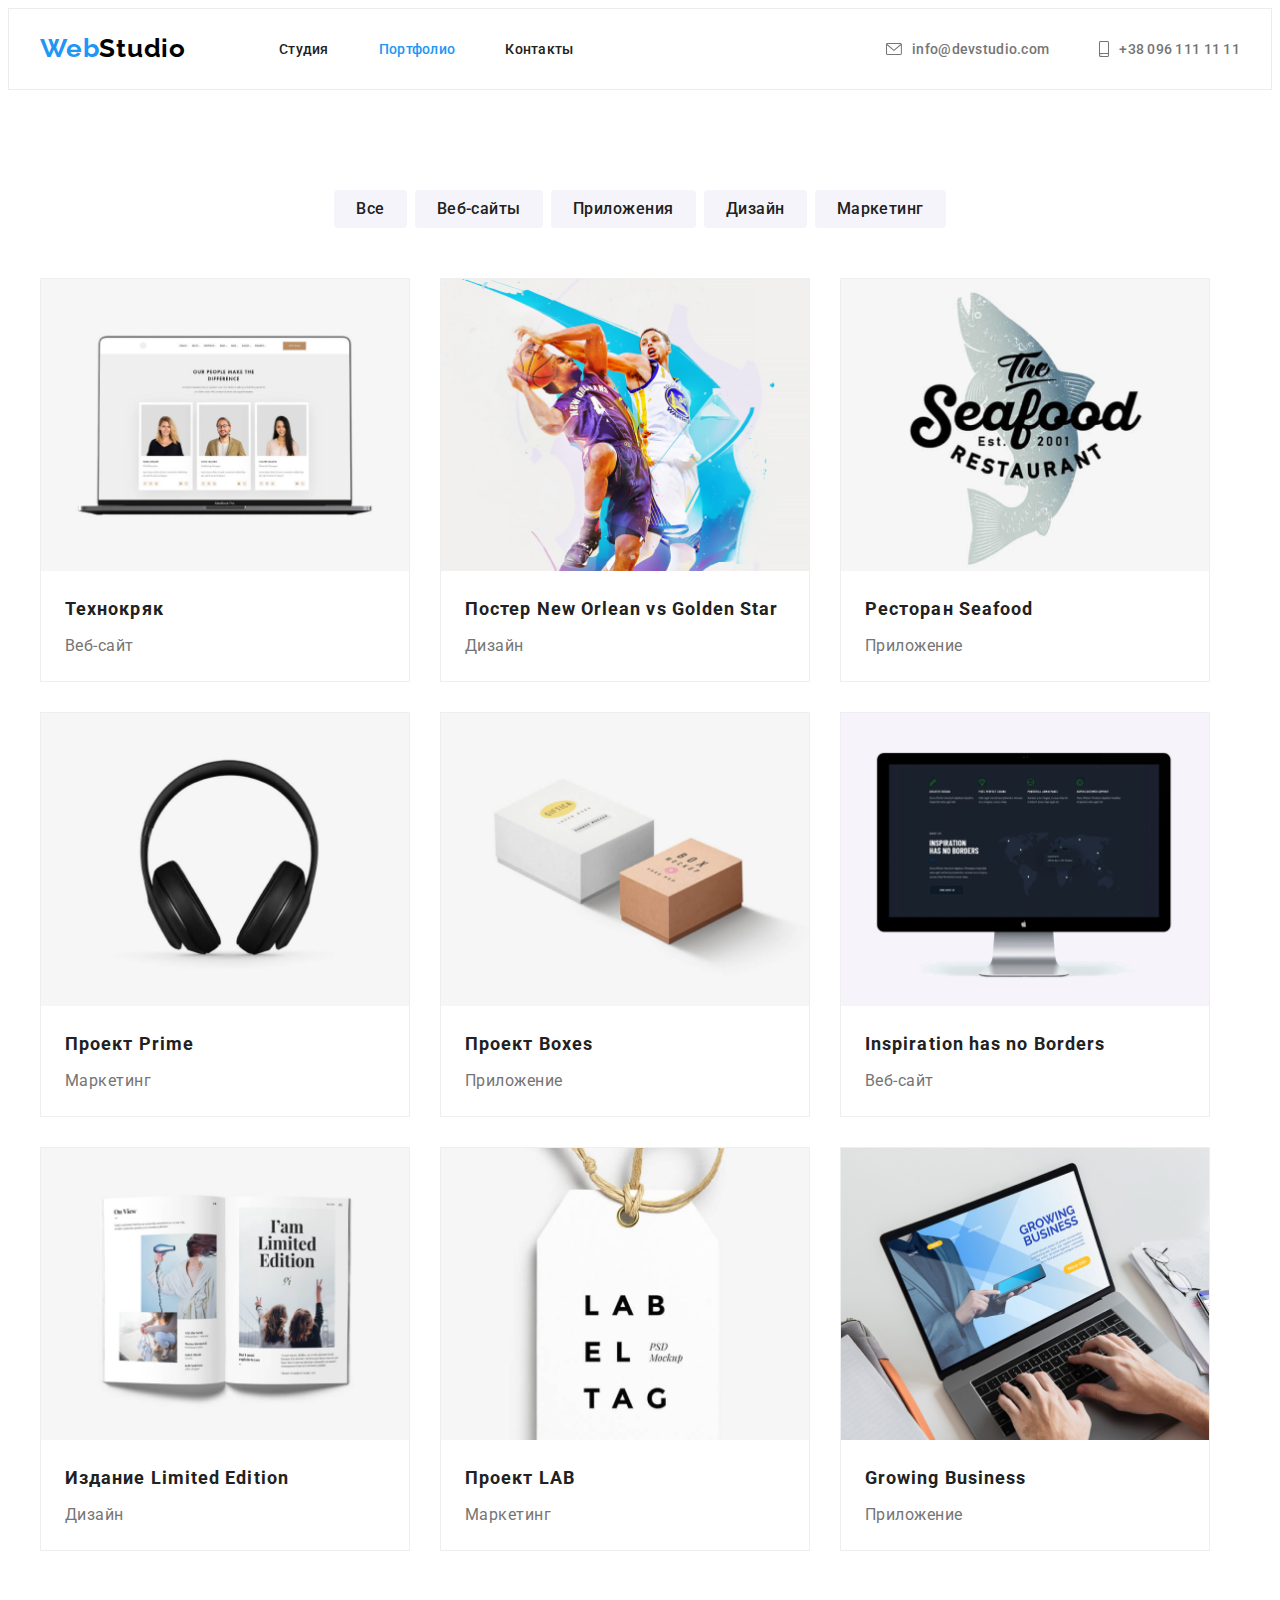
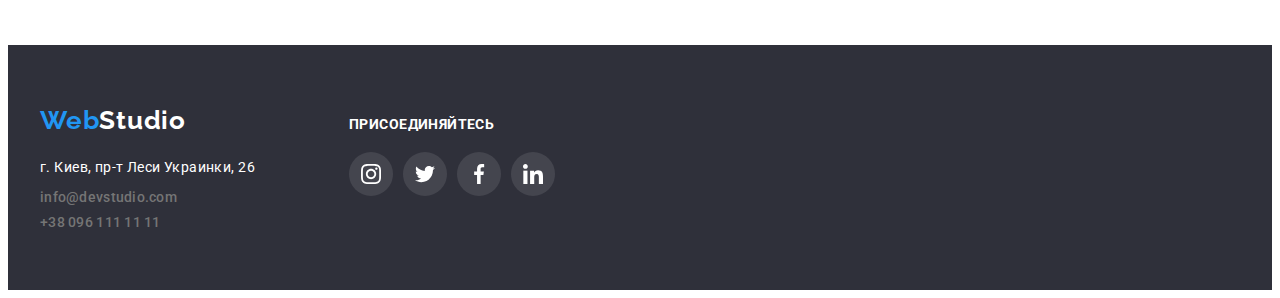
==== portfolio.html @ 8cb1dddf "Создан репо goit-markup-hw-05" ====
<!DOCTYPE html>
<html lang="ru">

<head>
    <meta charset="UTF-8">
    <meta name="viewport" content="width=device-width, initial-scale=1.0">
    <title>Web Studio</title>
    <link rel="preconnect" href="https://fonts.gstatic.com">
    <link href="https://fonts.googleapis.com/css2?family=Raleway:wght@700&family=Roboto:wght@400;500;700;900&display=swap"
    rel="stylesheet">
    <link rel="stylesheet" href="https://cdnjs.cloudflare.com/ajax/libs/modern-normalize/1.0.0/modern-normalize.min.css"
    integrity="sha512-ISS7cAi1PEhQ8jnbJpJZMd29NlhNj4AWYyLOSp2CE/CsHxTCu+r+t0D2yoJudVrd0/8fTVPUVDzY5Tvli75u/g=="
    crossorigin="anonymous" />
    <link rel="stylesheet" href="./css/styles.css">
    <link rel="stylesheet" href="./css/portfolio.css">
</head>

<body>
    <!--header-->
    <header class="header">
        <div class="container">
            <nav class="navigation-header">
                <!--logo-->
                <a href="index.html" class="logo link "><span class="logo-color" lang="en">Web</span>Studio</a>
                <!--header navigation-->
                <ul class="navigation-menu">
    
                    <li class="navigation-list list">
                        <a href="./index.html" class="navigation-link link">Студия</a>
                    </li>
    
                    <li class="navigation-list list">
                        <a href="./portfolio.html" class="navigation-link current link">Портфолио</a>
                    </li>
    
                    <li class="navigation-list list">
                        <a href="#contacts" class="navigation-link link">Контакты</a>
                    </li>
                </ul>
            </nav>
            <!--header contacts-->
            <ul class="contacts-menu">
                <li class="contacts-list list">
                    <a href="mailto:info@devstudio.com" class="contacts-link link">
                        <svg class="icon-contacts" width="16" height="12">
                            <use href="./images/sprite.svg#icon-envelope"></use>
                        </svg>info@devstudio.com</a>
                </li>
    
                <li class="contacts-list list">
                    <a href="tel:+380961111111" class="contacts-link link">
                        <svg class="icon-contacts" width="10" height="16">
                            <use href="./images/sprite.svg#icon-smartphone"></use>
                        </svg>+38 096 111 11 11</a>
                </li>
            </ul>
        </div>
    </header>
    <main> 
        <!--Portfolio-->
        <section class="portfolio">
            <div class="container">
            <h1 hidden>Our works</h1>
        <nav class="portfolio-navigation">
            <ul class="portfolio-navigation-menu">
                <li class="portfolio-navigation-list list">
                    <button class="portfolio-btn current" type="button">Все</button>
                </li>
                <Li class="portfolio-navigation-list list ">
                    <button class="portfolio-btn" type="button">Веб-сайты</button>
                </Li>
                <Li class="portfolio-navigation-list list ">
                    <button class="portfolio-btn" type="button">Приложения</button>
                </Li>
                <Li class="portfolio-navigation-list list ">
                    <button class="portfolio-btn" type="button">Дизайн</button>
                </Li>
                <Li class="portfolio-navigation-list list ">
                    <button class="portfolio-btn" type="button">Маркетинг</button>
                </Li>
            </ul>
        </nav>

        <!--Projects-->
            <h2 hidden>projects</h2>
            <ul class="projects-list-menu">
                <li class="projects-list list">
                    <a href="" class="projects-link link">
                    <img class="projects-list-img" src="./images/projects/project1.png" alt="открытый ноутбук" width="370" height="294">
                    <div class="projects-list-content">
                    <h3 class="projects-name">Технокряк</h3>
                    <p class="projects-description">Веб-сайт</p>
                    </div>
                    </a>
                </li>
                <li class="projects-list list">
                    <a class="projects-link link" href=""><img class="projects-list-img" src="./images/projects/project2.png" alt="постер баскетбол" width="370" height="294">
                    <div class="projects-list-content">
                    <h3 class="projects-name">Постер New Orlean vs Golden Star</h3>
                    <p class="projects-description">Дизайн</p>
                    </div>
                    </a>
                </li>
                <li class="projects-list list">
                    <a class="projects-link link" href=""><img class="projects-list-img" src="./images/projects/project3.png" alt="постер ресторан Seafood" width="370" height="294">
                    <div class="projects-list-content">
                    <h3 class="projects-name">Ресторан Seafood</h3>
                    <p class="projects-description">Приложение</p>
                    </div>
                    </a>
                </li>
                <li class="projects-list list">
                    <a class="projects-link link" href="">
                        <img class="projects-list-img" src="./images/projects/project4.png" alt="наушники" width="370" height="294">
                    <div class="projects-list-content">
                    <h3 class="projects-name">Проект Prime</h3>
                    <p class="projects-description">Маркетинг</p>
                    </div>
                    </a>
                </li>
                <li class="projects-list list">
                    <a class="projects-link link" href=""><img class="projects-list-img" src="./images/projects/project5.png" alt="коробки" width="370" height="294">
                    <div class="projects-list-content">
                    <h3 class="projects-name">Проект Boxes</h3>
                    <p class="projects-description">Приложение</p>
                    </div>
                    </a>
                </li>
                <li class="projects-list list">
                    <a class="projects-link link" href=""><img class="projects-list-img" src="./images/projects/project6.png" alt="монитор" width="370" height="294">
                    <div class="projects-list-content">
                    <h3 class="projects-name">Inspiration has no Borders</h3>
                    <p class="projects-description">Веб-сайт</p>
                    </div>
                    </a>
                </li>
                <li class="projects-list list">
                    <a class="projects-link link" href=""><img class="projects-list-img" src="./images/projects/project7.png" alt="открытый журнал" width="370" height="294">
                    <div class="projects-list-content">
                    <h3 class="projects-name">Издание Limited Edition</h3>
                    <p class="projects-description">Дизайн</p>
                    </div>
                    </a>
                </li>
                <li class="projects-list list">
                    <a class="projects-link link" href=""><img class="projects-list-img" src="./images/projects/project8.png" alt="бирка" width="370" height="294">
                    <div class="projects-list-content">
                    <h3 class="projects-name">Проект LAB</h3>
                    <p class="projects-description">Маркетинг</p>
                    </div>
                    </a>
                </li>
                 <li class="projects-list list">
                    <a class="projects-link link" href=""><img class="projects-list-img" src="./images/projects/project9.png" alt="руки на ноутбуке" width="370" height="294">
                    <div class="projects-list-content">
                    <h3 class="projects-name">Growing Business</h3>
                    <p class="projects-description">Приложение</p>
                    </div>
                    </a>
                </li>
            </ul>
            </div>
        </section>
    </main>

    <!--📧☎️ Footer-->
        <footer class="footer">
            <div class="container">
                <div class="footer-address-content">
                    <a class="logo link" href="index.html"><span lang="en">Web</span><span class="logo-color">Studio</span></a>
                    <address class="address-footer">
                        <ul class="address-list-menu">
                            <li class="address-list list">
                                <p class="footer-description"> г. Киев, пр-т Леси Украинки, 26</p>
                            </li>
                            <li class="address-list list">
                                <a class="contacts-link link" href="mailto:info@devstudio.com">info@devstudio.com</a></li>
                            <li class="address-list list">
                                <a class="contacts-link link" href="tel:+380961111111">+38 096 111 11 11</a></li>
                        </ul>
                    </address>
                </div>
                <div class="footer-social-content">
                    <b class="footer-tagline">присоединяйтесь</b>
                    <ul class="footer-social-menu">
                        <li class="footer-social-list list">
                            <a class="footer-social-link" href="">
                                <svg class="footer-social-icon">
                                    <use href="./images/sprite.svg#icon-instagram"></use>
                                </svg>
                            </a>
                        </li>
                        <li class="footer-social-list list">
                            <a class="footer-social-link" href="">
                                <svg class="footer-social-icon">
                                    <use href="./images/sprite.svg#icon-twitter"></use>
                                </svg>
                            </a>
                        </li>
                        <li class="footer-social-list list">
                            <a class="footer-social-link" href="">
                                <svg class="footer-social-icon" width="44" height="44">
                                    <use href="./images/sprite.svg#icon-facebook-1"></use>
                                </svg>
                            </a>
                        </li>
                        <li class="footer-social-list list">
                            <a class="footer-social-link" href="">
                                <svg class="footer-social-icon">
                                    <use href="./images/sprite.svg#icon-linkedin"></use>
                                </svg>
                            </a>
                        </li>
                    </ul>
                </div>
            </div>
        </footer>
    </body>
</html>
---- css/styles.css ----
/* ============================== ROOT  ======================== */

:root {
  /* -------- color ---------- */
  --primary-text-color: #757575;
  --primary-heading-color: #212121;
  --primary-active-color: #2196f3;
  --primary-logo-color: #2196f3;
  --white-color: #ffffff;
  /* ----------- font ---------- */
  --main-font: Roboto, sans-serif;
  --secondary-font: Raleway, sans-serif;
  /* ----------- background ---------- */
  --main-background-color: #ffffff;
  --secondary-background-color-hero: #2f303a;
  --background-color-footer: #2f303a;
  --background-color-team: #f5f4fa;
  --background-btn-color: #f5f4fa;
  --background-btn-hero: #2196f3;
  --background-color-portfolio-projects: #e5e5e5;
  --background-projects-list: #ffffff;
}

/* ===================== COMPONENTS =========================== */
/* ======================  минимальный сброс=================== */

ul,
ol {
  margin: 0;
  padding: 0;
}

h1,
h2,
h3,
h4,
h5,
h6 {
  margin: 0;
}

p {
  margin: 0;
}

img {
  display: block;
  max-width: 100%;
  height: auto;
}

.container {
  width: 1200px;
  margin: 0 auto;
  padding: 0 15px;
}

.section {
  padding-top: 94px;
  padding-bottom: 94px;
}

/* ======================  минимальный сброс=================== */

body {
  font-family: var(--main-font);
  color: var(--primary-text-color);
  background-color: var(--main-background-color);
}

.list {
  list-style: none;
}

.link {
  text-decoration: none;
}

.navigation-list .current {
  color: var(--primary-active-color);
}
/* ===================== HEADER =========================== */

.header {
  border: 1px solid #ececec;
}

.logo {
  margin-right: 93px;
  margin-top: 24px;
  margin-bottom: 25px;

  font-family: var(--secondary-font);
  font-weight: bold;
  font-size: 26px;
  line-height: 1.192;
  letter-spacing: 0.03em;
  color: black;
}

.logo-color {
  color: var(--primary-logo-color);
}

.header .container {
  width: 1200px;
  margin: auto;
  display: flex;
}

.navigation-header {
  display: flex;
  align-items: center;
}
.navigation-menu {
  display: flex;
  align-items: center;
}

.contacts-menu {
  display: flex;
  align-items: center;
  margin-left: auto;
}

.header .contacts-list {
  margin-left: 50px;
}

.header .navigation-list:not(:last-child) {
  margin-right: 50px;
}

.navigation-link {
  font-family: var(--main-font);
  font-weight: 500;
  font-size: 14px;
  line-height: 1.333;
  letter-spacing: 0.02em;
  color: var(--primary-heading-color);
}

.contacts-link {
  font-family: var(--main-font);
  font-weight: 500;
  font-size: 14px;
  line-height: 1.142;
  letter-spacing: 0.02em;
  color: var(--primary-text-color);
  display: flex;
  align-items: center;
}

.navigation-link:hover,
.navigation-link:focus,
.contacts-link:hover,
.contacts-link:focus {
  color: var(--primary-active-color);
}

.icon-contacts {
  margin-right: 10px;
  fill: currentColor;
}
/* ======================== END OF HEADER ===================================== */

/* ===========================   HERO   ======================================= */

.hero {
  background-color: var(--secondary-background-color-hero);
  display: flex;
  justify-content: center;
  text-align: center;
  max-width: 1600px;
  padding-top: 200px;
  padding-bottom: 200px;
  margin: 0 auto;
  max-height: 600px;
  background-image: linear-gradient(
      to right,
      rgba(47, 48, 58, 0.4),
      rgba(47, 48, 58, 0.4)
    ),
    url(../images/Hero/Img.jpg);
  background-repeat: no-repeat;
  background-position: center;
  background-size: cover;
}

.heading-hero {
  font-family: var(--main-font);
  font-weight: 900;
  font-size: 44px;
  line-height: 1.363;
  text-align: center;
  text-transform: uppercase;
  letter-spacing: 0.06em;
  color: var(--white-color);
  width: 696px;
  margin-bottom: 30px;
}

.modal-btn-hero {
  display: inline-block;
  font-family: var(--main-font);
  font-weight: bold;
  font-size: 16px;
  line-height: 1.875;
  color: var(--white-color);
  background: var(--background-btn-hero);
  box-shadow: 0px 4px 4px rgba(0, 0, 0, 0.15);
  border-radius: 4px;
  border: none;
  text-align: center;
  min-width: 200px;
  min-height: 50px;
  padding: 10px 32px;
  align-items: center;
  text-align: center;
  letter-spacing: 0.06em;
}

/* ===========================   END HERO   ======================================= */

/* ===========================   ABOUT      ======================================= */

.about {
  padding-bottom: 0px;
}

.about-header {
  font-family: var(--main-font);
  font-weight: bold;
  font-size: 14px;
  line-height: 1.142;
  letter-spacing: 0.03em;
  text-transform: uppercase;
  color: var(--primary-heading-color);
  margin-top: 30px;
  margin-bottom: 10px;
}

.about-description {
  font-family: var(--main-font);
  font-weight: normal;
  font-size: 14px;
  line-height: 1.714;
  letter-spacing: 0.03em;
  width: 270px;
  height: 75px;
}

.about-list-menu {
  display: flex;
}

.about-list::before {
  content: "";
  display: block;
  width: 270px;
  height: 120px;
  border-radius: 4px;
  background-repeat: no-repeat;
  background-position: center;
  background-color: #f5f4fa;
}

.icon-antenna::before {
  background-image: url(../images/antenna\ .svg);
}

.icon-clock::before {
  background-image: url(../images/clock\ .svg);
}

.icon-diagram::before {
  background-image: url(../images/diagram\ .svg);
}

.icon-astronaut::before {
  background-image: url(../images/astronaut\ .svg);
}

.about-list:not(:last-child) {
  margin-right: 30px;
}
/* ===========================  END  ABOUT      ======================================= */

/* ===========================   WE DO    ======================================= */

.wedo-list-menu {
  display: flex;
}
.wedo-list:not(:last-child) {
  margin-right: 30px;
}

.team-list-menu {
  display: flex;
  justify-content: space-between;
}

.wedo-header,
.team-header {
  font-family: var(--main-font);
  font-weight: bold;
  font-size: 36px;
  line-height: 1.166;
  text-align: center;
  letter-spacing: 0.03em;
  text-align: center;
  color: var(--primary-heading-color);
  margin-bottom: 50px;
}
/* ===========================   TEAM    ======================================= */
.team-list {
  background: var(--main-background-color);
  box-shadow: 0px 1px 3px rgba(0, 0, 0, 0.12), 0px 1px 1px rgba(0, 0, 0, 0.14),
    0px 2px 1px rgba(0, 0, 0, 0.2);
  border-radius: 0px 0px 4px 4px;
}

.team-list-content {
  padding: 30px 32px;
  text-align: center;
}

.team {
  background-color: var(--background-color-team);
}

.team-name {
  font-family: var(--main-font);
  font-weight: 500;
  font-size: 16px;
  line-height: 1.187;
  letter-spacing: 0.03em;
  color: var(--primary-heading-color);
  margin-bottom: 10px;
}

.team-description {
  font-family: var(--main-font);
  font-weight: normal;
  font-size: 16px;
  line-height: 1.187;
  letter-spacing: 0.03em;
  color: var(--primary-text-color);
  margin-bottom: 16px;
}

.social-team-menu {
  display: flex;
  justify-content: space-between;
}
.social-link {
  width: 44px;
  height: 44px;
  border-radius: 50%;
  color: #afb1b8;
  display: flex;
  justify-content: center;
  align-items: center;
}
.social-list-icon {
  width: 20px;
  height: 20px;
  fill: currentColor;
}

.social-link:hover,
.social-link:focus {
  background-color: #2196f3;
}

.social-link:hover .social-list-icon,
.social-link:focus .social-list-icon {
  fill: white;
}

/* ===========================  END TEAM      ======================================= */

/* ===========================   OUR CLIENTS ======================================== */

.our-clients-header {
  font-family: var(--main-font);
  font-style: normal;
  font-weight: bold;
  font-size: 36px;
  line-height: 1.166;
  text-align: center;
  letter-spacing: 0.03em;
  color: var(--primary-heading-color);
  margin-bottom: 50px;
}

.our-clients-link {
  display: flex;
  align-items: center;
  justify-content: center;
  width: 170px;
  height: 90px;
  border: 1px solid #afb1b8;
  box-sizing: border-box;
  border-radius: 4px;
  color: #afb1b8;
}

.our-clients-icon {
  fill: currentColor;
}

.our-clients-menu {
  display: flex;
  justify-content: space-between;
}

.our-clients-link:hover,
.our-clients-link:focus {
  border: 1px solid #2196f3;
}

.our-clients-link:hover,
.our-clients-link:focus {
  color: #2196f3;
}

.our-clients-icon {
  fill: currentColor;
}
/* ===========================   END OUR CLIENTS ======================================== */
/* ===========================   FOOTER      ======================================= */

address {
  font-style: normal;
  margin-top: 20px;
}
.footer-description {
  font-family: var(--main-font);
  font-weight: normal;
  font-size: 14px;
  line-height: 1.714;
  letter-spacing: 0.03em;
  color: var(--white-color);
}

.footer .logo-color {
  color: var(--white-color);
}

.footer .logo {
  margin-bottom: 20px;
}

.logo > span {
  color: var(--primary-logo-color);
}

.footer {
  background-color: var(--background-color-footer);
  padding-top: 60px;
  padding-bottom: 60px;
}

.address-footer {
  color: rgba(255, 255, 255, 0.6);
}
.address-list:not(:last-child) {
  margin-bottom: 9px;
}
.footer .container {
  display: flex;
  align-items: baseline;
}

.footer-address-content {
  margin-right: 70px;
}

.footer-tagline {
  font-family: Roboto;
  font-style: normal;
  font-weight: bold;
  font-size: 14px;
  line-height: 1.142;
  letter-spacing: 0.03em;
  text-transform: uppercase;
  color: #ffffff;
  display: inline-block;
  margin-bottom: 20px;
}

.footer-social-menu {
  display: flex;
  justify-content: space-between;
}

.footer-social-link {
  width: 44px;
  height: 44px;
  border-radius: 50%;
  color: #afb1b8;
  display: flex;
  justify-content: center;
  align-items: center;
  background: rgba(255, 255, 255, 0.1);
  margin-right: 10px;
}

.footer-social-icon {
  fill: #ffffff;
  width: 20px;
  height: 20px;
}

.footer-social-link:hover,
.footer-social-link:focus {
  background-color: #2196f3;
}

/* ===========================  END FOOTER    ======================================= */
---- css/portfolio.css ----
/* ============================== ROOT  ======================== */

:root {
  /* -------- color ---------- */
  --primary-text-color: #757575;
  --primary-heading-color: #212121;
  --primary-active-color: #2196f3;
  --primary-logo-color: #2196f3;
  --white-color: #ffffff;
  /* ----------- font ---------- */
  --main-font: Roboto, sans-serif;
  --secondary-font: Raleway, sans-serif;
  /* ----------- background ---------- */
  --main-background-color: #ffffff;
  --secondary-background-color-hero: #2f303a;
  --background-color-footer: #2f303a;
  --background-color-team: #f5f4fa;
  --background-btn-color: #f5f4fa;
  --background-btn-hero: #2196f3;
  --background-color-portfolio-projects: #e5e5e5;
  --background-projects-list: #ffffff;
}

/* ==================== PORTFOLIO ======================== */

.portfolio-btn {
  font-family: var(--main-font);
  font-weight: 500;
  font-size: 16px;
  line-height: 1.625;
  text-align: center;
  letter-spacing: 0.03em;
  color: var(--primary-heading-color);
  background: var(--background-btn-color);
  border-radius: 4px;
  border: none;
  cursor: pointer;
  padding: 6px 22px;
  outline: none;
}

.portfolio-btn:hover,
.portfolio-btn:focus {
  background-color: var(--background-btn-hero);
  color: var(--white-color);
}
.navigation-list .current {
  color: var(--primary-active-color);
}
/* ==================== END PORTFOLIO ======================== */

/* ==================== PROJECTS ======================== */

.portfolio {
  background-color: var(--background-color-portfolio-project);
  padding-bottom: 94px;
}
.portfolio-navigation {
  padding-top: 100px;
  padding-bottom: 50px;
}

.portfolio-navigation-list:not(:last-child) {
  margin-right: 8px;
}

.portfolio-navigation-menu {
  display: flex;
  justify-content: center;
}

.projects-list-content {
  padding: 20px 24px;
}

.projects-name {
  margin-bottom: 4px;
  font-family: var(--main-font);
  font-weight: bold;
  font-size: 18px;
  line-height: 2;
  letter-spacing: 0.06em;
  color: var(--primary-heading-color);
}

.projects-description {
  font-family: var(--main-font);
  font-weight: normal;
  font-size: 16px;
  line-height: 1.875;
  letter-spacing: 0.03em;
  color: #757575;
}
.projects-list-menu {
  display: flex;
  flex-wrap: wrap;
}

.projects-list {
  margin-right: 30px;
  margin-bottom: 30px;
  width: 370px;
  background: var(--background-projects-list);
  border: 1px solid #eeeeee;
  box-sizing: border-box;
}
.projects-list:nth-last-child(-n + 3) {
  margin-bottom: 0px;
}

.projects-list:nth-child(3n) {
  margin-right: 0px;
}
.projects-link {
  display: block;
}

.projects-link:hover {
  background: #ffffff;
  border: 1px solid #eeeeee;
  box-sizing: border-box;
  box-shadow: 0px 1px 1px rgba(0, 0, 0, 0.12), 0px 4px 4px rgba(0, 0, 0, 0.06),
    1px 4px 6px rgba(0, 0, 0, 0.16);
}
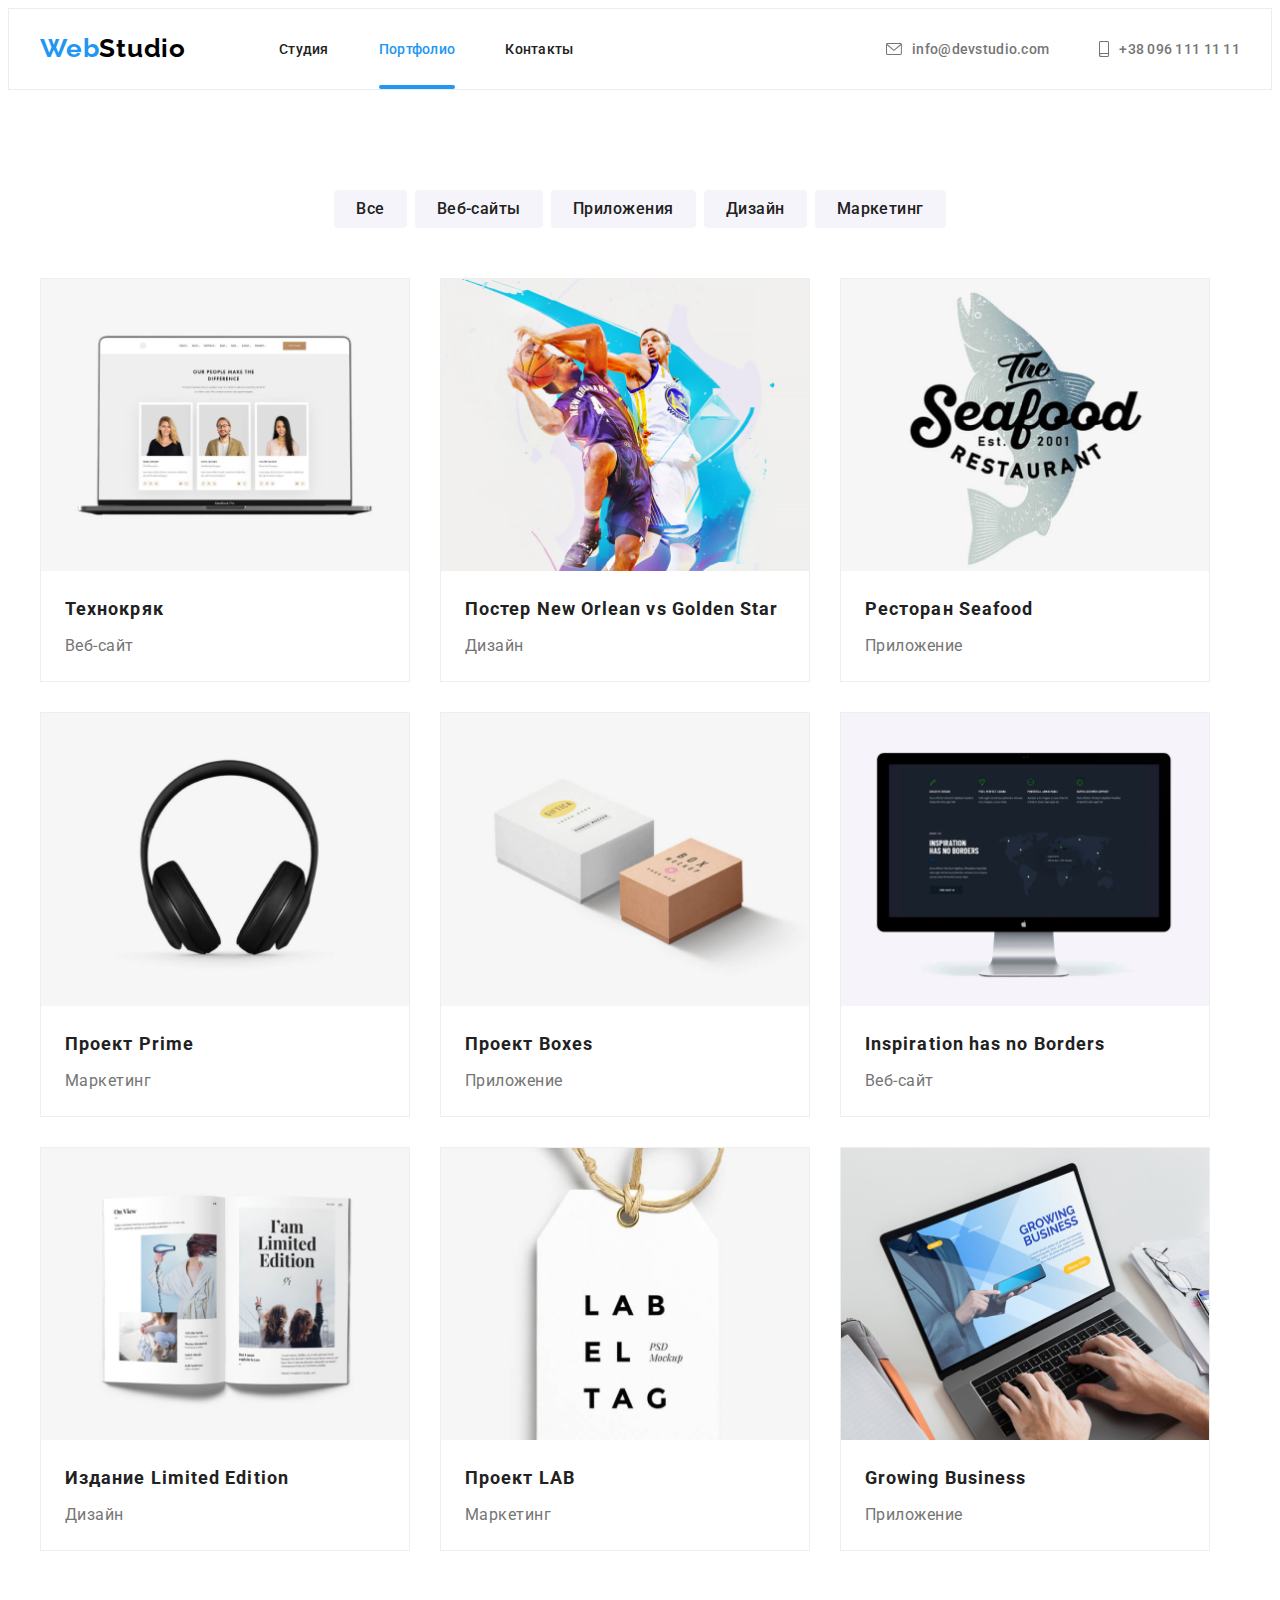
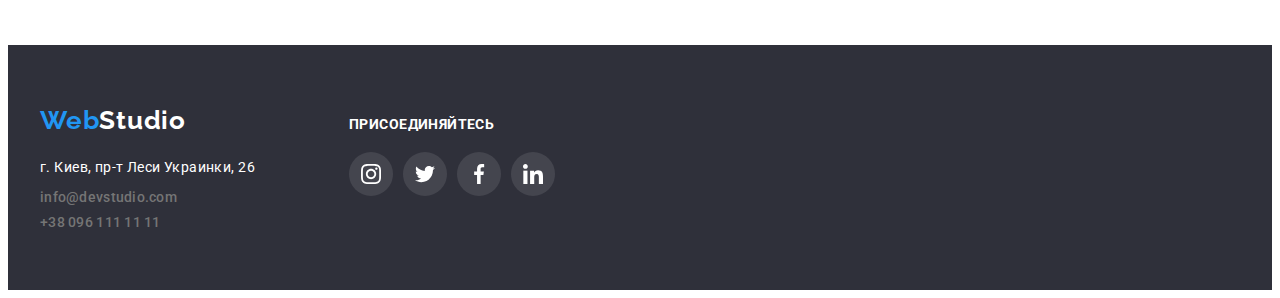
==== commit 0fa24a7f: "Создан репо goit-markup-hw-05" ====
--- a/portfolio.html
+++ b/portfolio.html
@@ -12,6 +12,7 @@
     integrity="sha512-ISS7cAi1PEhQ8jnbJpJZMd29NlhNj4AWYyLOSp2CE/CsHxTCu+r+t0D2yoJudVrd0/8fTVPUVDzY5Tvli75u/g=="
     crossorigin="anonymous" />
     <link rel="stylesheet" href="./css/styles.css">
+    <link rel="stylesheet" href="https://cdnjs.cloudflare.com/ajax/libs/animate.css/4.1.1/animate.min.css" />
     <link rel="stylesheet" href="./css/portfolio.css">
 </head>
 
@@ -64,7 +65,7 @@
         <nav class="portfolio-navigation">
             <ul class="portfolio-navigation-menu">
                 <li class="portfolio-navigation-list list">
-                    <button class="portfolio-btn current" type="button">Все</button>
+                    <button class="portfolio-btn current" type="button" >Все</button>
                 </li>
                 <Li class="portfolio-navigation-list list ">
                     <button class="portfolio-btn" type="button">Веб-сайты</button>
@@ -85,78 +86,122 @@
             <h2 hidden>projects</h2>
             <ul class="projects-list-menu">
                 <li class="projects-list list">
+                <div class="projects-list-wrapper">
                     <a href="" class="projects-link link">
                     <img class="projects-list-img" src="./images/projects/project1.png" alt="открытый ноутбук" width="370" height="294">
-                    <div class="projects-list-content">
+                    <p class="overlay">Технокряк это современная площадка распространения коронавируса. Компании используют эту платформу
+                        для цифрового шпионажа и атак на защищённые сервера конкурентов.</p>
+                    </a>
+                </div>
+                <div class="projects-list-content">
                     <h3 class="projects-name">Технокряк</h3>
                     <p class="projects-description">Веб-сайт</p>
-                    </div>
-                    </a>
-                </li>
-                <li class="projects-list list">
-                    <a class="projects-link link" href=""><img class="projects-list-img" src="./images/projects/project2.png" alt="постер баскетбол" width="370" height="294">
+                </div>
+                    
+                    
+                </li>
+                <li class="projects-list list">
+                    <div class="projects-list-wrapper">
+                    <a class="projects-link link" href="">
+                    <img class="projects-list-img" src="./images/projects/project2.png" alt="постер баскетбол" width="370" height="294">
+                    <p class="overlay">Технокряк это современная площадка распространения коронавируса. Компании используют эту платформу
+                        для цифрового шпионажа и атак на защищённые сервера конкурентов.</p>
+                    </a>
+                    </div>
                     <div class="projects-list-content">
                     <h3 class="projects-name">Постер New Orlean vs Golden Star</h3>
                     <p class="projects-description">Дизайн</p>
                     </div>
-                    </a>
-                </li>
-                <li class="projects-list list">
-                    <a class="projects-link link" href=""><img class="projects-list-img" src="./images/projects/project3.png" alt="постер ресторан Seafood" width="370" height="294">
+                </li>
+                <li class="projects-list list">
+                    <div class="projects-list-wrapper">
+                    <a class="projects-link link" href="">
+                    <img class="projects-list-img" src="./images/projects/project3.png" alt="постер ресторан Seafood" width="370" height="294">
+                    <p class="overlay">Технокряк это современная площадка распространения коронавируса. Компании используют эту платформу
+                        для цифрового шпионажа и атак на защищённые сервера конкурентов.</p>
+                    </a>
+                    </div>
                     <div class="projects-list-content">
                     <h3 class="projects-name">Ресторан Seafood</h3>
                     <p class="projects-description">Приложение</p>
                     </div>
-                    </a>
-                </li>
-                <li class="projects-list list">
-                    <a class="projects-link link" href="">
-                        <img class="projects-list-img" src="./images/projects/project4.png" alt="наушники" width="370" height="294">
+                </li>
+                <li class="projects-list list">
+                    <div class="projects-list-wrapper">
+                    <a class="projects-link link" href="">
+                    <img class="projects-list-img" src="./images/projects/project4.png" alt="наушники" width="370" height="294">
+                    <p class="overlay">Технокряк это современная площадка распространения коронавируса. Компании используют эту платформу
+                        для цифрового шпионажа и атак на защищённые сервера конкурентов.</p>
+                    </a>
+                    </div>
                     <div class="projects-list-content">
                     <h3 class="projects-name">Проект Prime</h3>
                     <p class="projects-description">Маркетинг</p>
                     </div>
-                    </a>
-                </li>
-                <li class="projects-list list">
-                    <a class="projects-link link" href=""><img class="projects-list-img" src="./images/projects/project5.png" alt="коробки" width="370" height="294">
+                </li>
+                <li class="projects-list list">
+                    <div class="projects-list-wrapper">
+                    <a class="projects-link link" href="">
+                    <img class="projects-list-img" src="./images/projects/project5.png" alt="коробки" width="370" height="294">
+                    <p class="overlay">Технокряк это современная площадка распространения коронавируса. Компании используют эту платформу
+                        для цифрового шпионажа и атак на защищённые сервера конкурентов.</p>
+                    </a>
+                    </div>
                     <div class="projects-list-content">
                     <h3 class="projects-name">Проект Boxes</h3>
                     <p class="projects-description">Приложение</p>
                     </div>
-                    </a>
-                </li>
-                <li class="projects-list list">
-                    <a class="projects-link link" href=""><img class="projects-list-img" src="./images/projects/project6.png" alt="монитор" width="370" height="294">
+                </li>
+                <li class="projects-list list">
+                    <div class="projects-list-wrapper">
+                    <a class="projects-link link" href="">
+                    <img class="projects-list-img" src="./images/projects/project6.png" alt="монитор" width="370" height="294">
+                    <p class="overlay">Технокряк это современная площадка распространения коронавируса. Компании используют эту платформу
+                        для цифрового шпионажа и атак на защищённые сервера конкурентов.</p>
+                    </a>
+                    </div>
                     <div class="projects-list-content">
                     <h3 class="projects-name">Inspiration has no Borders</h3>
                     <p class="projects-description">Веб-сайт</p>
                     </div>
-                    </a>
-                </li>
-                <li class="projects-list list">
-                    <a class="projects-link link" href=""><img class="projects-list-img" src="./images/projects/project7.png" alt="открытый журнал" width="370" height="294">
+                </li>
+                <li class="projects-list list">
+                    <div class="projects-list-wrapper">
+                    <a class="projects-link link" href="">
+                    <img class="projects-list-img" src="./images/projects/project7.png" alt="открытый журнал" width="370" height="294">
+                    <p class="overlay">Технокряк это современная площадка распространения коронавируса. Компании используют эту платформу
+                        для цифрового шпионажа и атак на защищённые сервера конкурентов.</p>
+                    </a>
+                    </div>
                     <div class="projects-list-content">
                     <h3 class="projects-name">Издание Limited Edition</h3>
                     <p class="projects-description">Дизайн</p>
                     </div>
-                    </a>
-                </li>
-                <li class="projects-list list">
-                    <a class="projects-link link" href=""><img class="projects-list-img" src="./images/projects/project8.png" alt="бирка" width="370" height="294">
+                </li>
+                <li class="projects-list list">
+                    <div class="projects-list-wrapper">
+                    <a class="projects-link link" href="">
+                    <img class="projects-list-img" src="./images/projects/project8.png" alt="бирка" width="370" height="294">
+                    <p class="overlay">Технокряк это современная площадка распространения коронавируса. Компании используют эту платформу
+                        для цифрового шпионажа и атак на защищённые сервера конкурентов.</p>
+                    </a>
+                    </div>
                     <div class="projects-list-content">
                     <h3 class="projects-name">Проект LAB</h3>
                     <p class="projects-description">Маркетинг</p>
                     </div>
-                    </a>
                 </li>
                  <li class="projects-list list">
+                    <div class="projects-list-wrapper">
                     <a class="projects-link link" href=""><img class="projects-list-img" src="./images/projects/project9.png" alt="руки на ноутбуке" width="370" height="294">
+                        <p class="overlay">Технокряк это современная площадка распространения коронавируса. Компании используют эту платформу
+                        для цифрового шпионажа и атак на защищённые сервера конкурентов.</p>
+                    </a>
+                    </div>
                     <div class="projects-list-content">
                     <h3 class="projects-name">Growing Business</h3>
                     <p class="projects-description">Приложение</p>
                     </div>
-                    </a>
                 </li>
             </ul>
             </div>
@@ -215,5 +260,6 @@
                 </div>
             </div>
         </footer>
+      <script src="./js/modal.js"></script>
     </body>
 </html>--- a/css/styles.css
+++ b/css/styles.css
@@ -132,12 +132,38 @@
 }
 
 .navigation-link {
+  position: relative;
+}
+.navigation-link.current::before {
+  opacity: 1;
+}
+
+.navigation-link::before {
+  content: "";
+  display: inline-block;
+  align-items: center;
+  position: absolute;
+  left: 0px;
+  bottom: -32px;
+  width: 100%;
+  height: 4px;
+  background-color: #2196f3;
+  border-radius: 2px;
+  opacity: 0;
+}
+
+.navigation-link {
   font-family: var(--main-font);
   font-weight: 500;
   font-size: 14px;
   line-height: 1.333;
   letter-spacing: 0.02em;
   color: var(--primary-heading-color);
+
+  transition-property: all;
+  transition-duration: 250ms;
+  transition-timing-function: cubic-bezier(0.4, 0, 0.2, 1);
+  transition-delay: 0s;
 }
 
 .contacts-link {
@@ -149,6 +175,11 @@
   color: var(--primary-text-color);
   display: flex;
   align-items: center;
+
+  transition-property: all;
+  transition-duration: 250ms;
+  transition-timing-function: cubic-bezier(0.4, 0, 0.2, 1);
+  transition-delay: 0s;
 }
 
 .navigation-link:hover,
@@ -288,7 +319,30 @@
 
 /* ===========================   WE DO    ======================================= */
 
+.product-actions {
+  position: absolute;
+  bottom: 0;
+  max-width: 370px;
+  min-height: 70px;
+  width: 100%;
+  background: rgba(47, 48, 58, 0.8);
+}
+
+.article-title {
+  font-family: Roboto;
+  font-style: normal;
+  font-weight: bold;
+  font-size: 14px;
+  line-height: 1.142;
+  text-align: center;
+  letter-spacing: 0.03em;
+  text-transform: uppercase;
+  color: #ffffff;
+  padding: 27px 82px;
+}
+
 .wedo-list-menu {
+  position: relative;
   display: flex;
 }
 .wedo-list:not(:last-child) {
@@ -361,6 +415,11 @@
   display: flex;
   justify-content: center;
   align-items: center;
+
+  transition-property: all;
+  transition-duration: 250ms;
+  transition-timing-function: cubic-bezier(0.4, 0, 0.2, 1);
+  transition-delay: 0s;
 }
 .social-list-icon {
   width: 20px;
@@ -404,6 +463,11 @@
   box-sizing: border-box;
   border-radius: 4px;
   color: #afb1b8;
+
+  transition-property: all;
+  transition-duration: 250ms;
+  transition-timing-function: cubic-bezier(0.4, 0, 0.2, 1);
+  transition-delay: 0s;
 }
 
 .our-clients-icon {
@@ -505,6 +569,11 @@
   align-items: center;
   background: rgba(255, 255, 255, 0.1);
   margin-right: 10px;
+
+  transition-property: all;
+  transition-duration: 250ms;
+  transition-timing-function: cubic-bezier(0.4, 0, 0.2, 1);
+  transition-delay: 0s;
 }
 
 .footer-social-icon {
@@ -517,5 +586,53 @@
 .footer-social-link:focus {
   background-color: #2196f3;
 }
-
 /* ===========================  END FOOTER    ======================================= */
+
+/* ============================= BACKDROP  ========================================== */
+.backdrop {
+  position: fixed;
+  left: 0;
+  top: 0;
+  width: 100%;
+  height: 100%;
+  background: rgba(0, 0, 0, 0.2);
+  transition: all 250ms cubic-bezier(0.4, 0, 0.2, 1) 250ms;
+}
+
+.backdrop.is-hidden {
+  opacity: 0;
+  visibility: hidden;
+  pointer-events: none;
+}
+
+.modal {
+  position: absolute;
+  top: 50%;
+  left: 50%;
+  transform: translate(-50%, -50%);
+  width: 528px;
+  min-height: 581px;
+  background: #ffffff;
+  box-shadow: 0px 1px 3px rgba(0, 0, 0, 0.12), 0px 1px 1px rgba(0, 0, 0, 0.14),
+    0px 2px 1px rgba(0, 0, 0, 0.2);
+  border-radius: 4px;
+}
+
+.close-btn {
+  position: absolute;
+  top: 8px;
+  right: 8px;
+  width: 30px;
+  height: 30px;
+  background: #ffffff;
+  border: 1px solid rgba(0, 0, 0, 0.1);
+  border-radius: 50%;
+  cursor: pointer;
+}
+
+.close-btn-icon {
+  width: 11px;
+  height: 11px;
+}
+
+/* ===========================  END BACKDROP    ======================================= */
--- a/css/portfolio.css
+++ b/css/portfolio.css
@@ -37,12 +37,20 @@
   cursor: pointer;
   padding: 6px 22px;
   outline: none;
+
+  transition-property: all;
+  transition-duration: 250ms;
+  transition-timing-function: cubic-bezier(0.4, 0, 0.2, 1);
+  transition-delay: 0s;
 }
 
 .portfolio-btn:hover,
 .portfolio-btn:focus {
   background-color: var(--background-btn-hero);
   color: var(--white-color);
+  box-shadow: 0px 3px 1px rgba(0, 0, 0, 0.1), 0px 1px 2px rgba(0, 0, 0, 0.08),
+    0px 2px 2px rgba(0, 0, 0, 0.12);
+  border-radius: 4px;
 }
 .navigation-list .current {
   color: var(--primary-active-color);
@@ -122,3 +130,41 @@
   box-shadow: 0px 1px 1px rgba(0, 0, 0, 0.12), 0px 4px 4px rgba(0, 0, 0, 0.06),
     1px 4px 6px rgba(0, 0, 0, 0.16);
 }
+
+.projects-list-wrapper {
+  position: relative;
+  overflow: hidden;
+}
+
+.overlay {
+  position: absolute;
+  top: 0;
+  left: 0;
+  width: 100%;
+  height: 100%;
+  padding: 63px 24px;
+  font-family: Roboto;
+  font-style: normal;
+  font-weight: normal;
+  font-size: 18px;
+  line-height: 1.555;
+  letter-spacing: 0.03em;
+  background-color: rgba(33, 150, 243, 0.9);
+  color: var(--white-color);
+
+  transition-property: all;
+  transition-duration: 250ms;
+  transition-timing-function: cubic-bezier(0.4, 0, 0.2, 1);
+  transition-delay: 0s;
+  transform: translateY(100%);
+  opacity: 0;
+  visibility: hidden;
+  pointer-events: none;
+}
+
+.projects-list:hover .overlay {
+  opacity: 1;
+  visibility: visible;
+  pointer-events: auto;
+  transform: translateY(0%);
+}
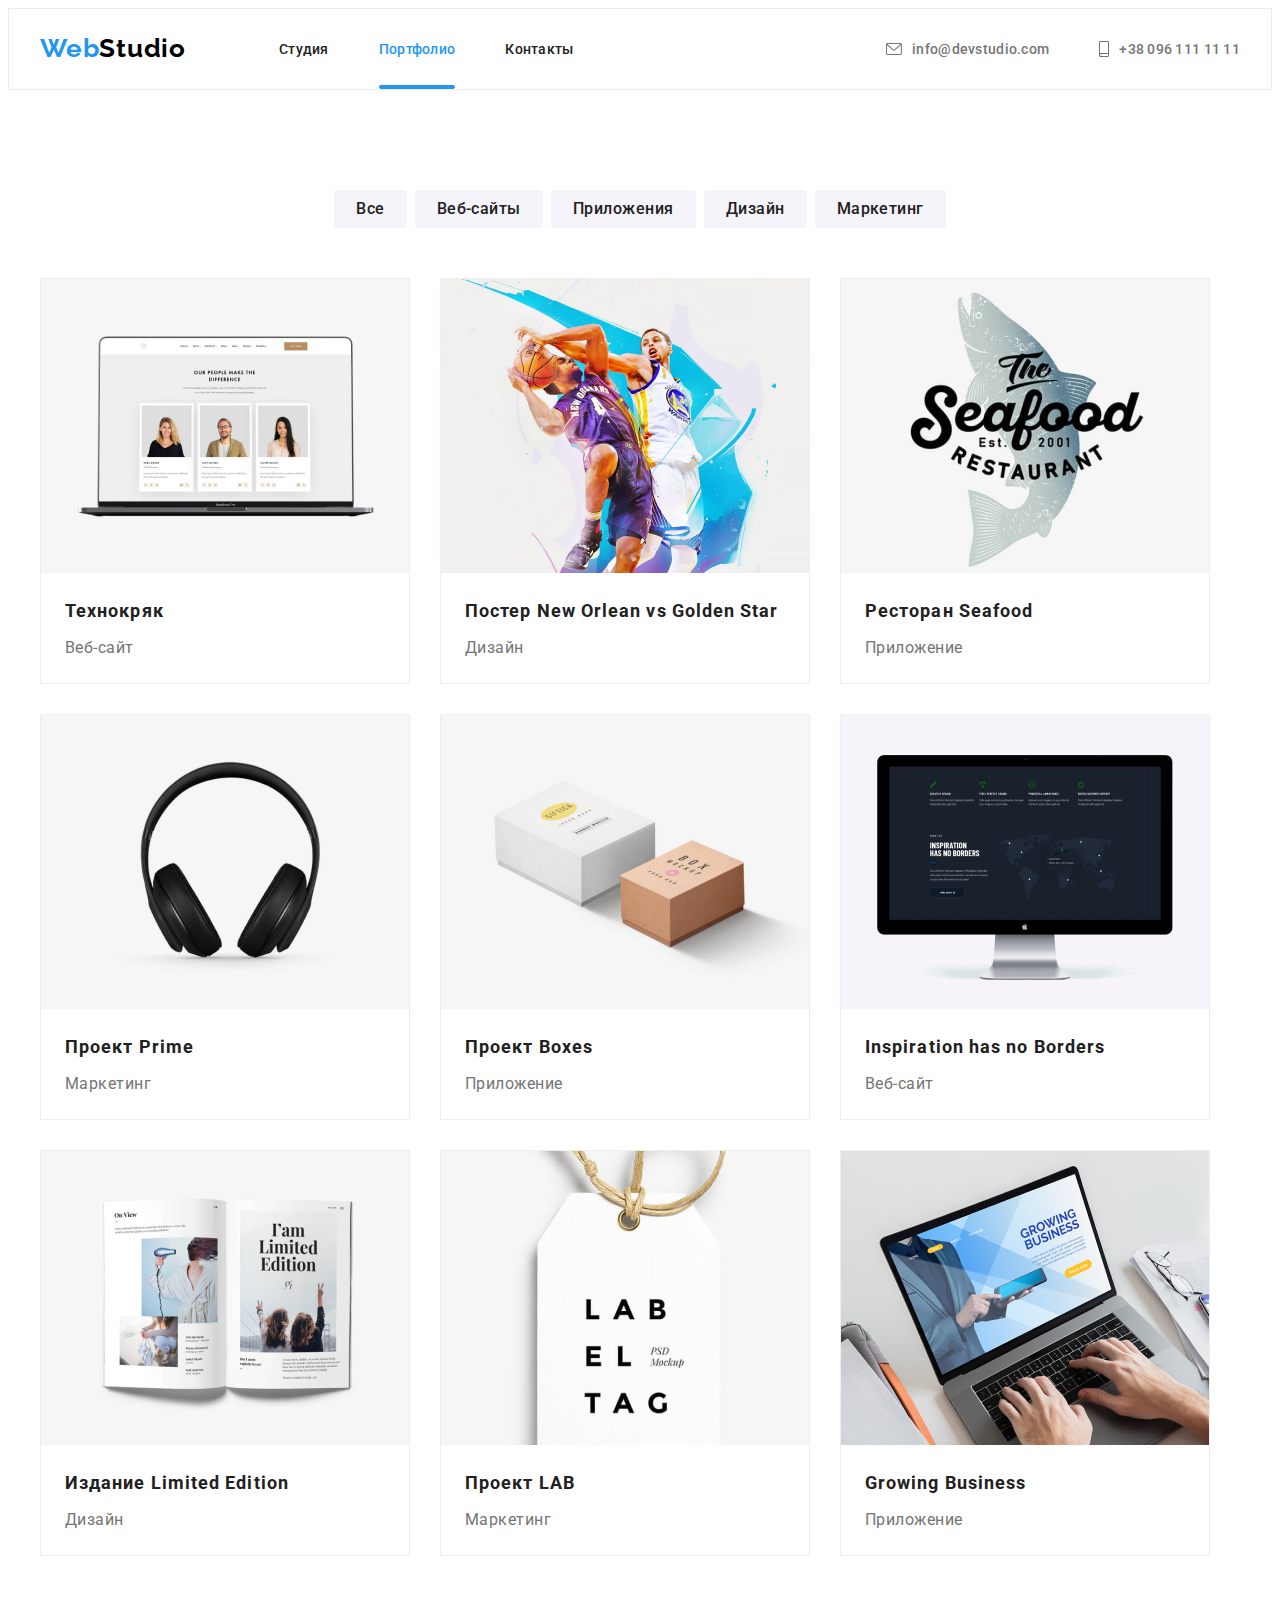
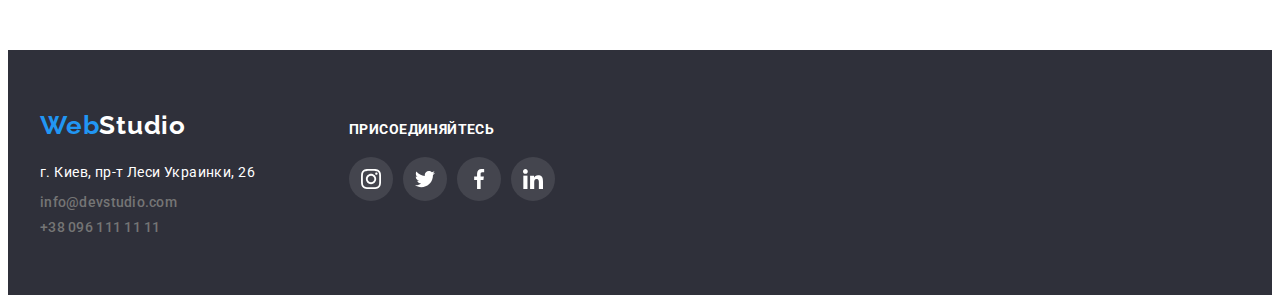
==== commit c4ba9fc1: "Fixed goit-markup-hw-05" ====
--- a/portfolio.html
+++ b/portfolio.html
@@ -86,122 +86,121 @@
             <h2 hidden>projects</h2>
             <ul class="projects-list-menu">
                 <li class="projects-list list">
-                <div class="projects-list-wrapper">
                     <a href="" class="projects-link link">
+                    <div class="projects-list-wrapper">
                     <img class="projects-list-img" src="./images/projects/project1.png" alt="открытый ноутбук" width="370" height="294">
                     <p class="overlay">Технокряк это современная площадка распространения коронавируса. Компании используют эту платформу
                         для цифрового шпионажа и атак на защищённые сервера конкурентов.</p>
-                    </a>
-                </div>
-                <div class="projects-list-content">
+                    </div>
+                    <div class="projects-list-content">
                     <h3 class="projects-name">Технокряк</h3>
                     <p class="projects-description">Веб-сайт</p>
-                </div>
-                    
-                    
-                </li>
-                <li class="projects-list list">
-                    <div class="projects-list-wrapper">
-                    <a class="projects-link link" href="">
+                    </div>
+                    </a>
+                </li>
+                <li class="projects-list list">
+                    <a class="projects-link link" href="">
+                    <div class="projects-list-wrapper">
                     <img class="projects-list-img" src="./images/projects/project2.png" alt="постер баскетбол" width="370" height="294">
                     <p class="overlay">Технокряк это современная площадка распространения коронавируса. Компании используют эту платформу
                         для цифрового шпионажа и атак на защищённые сервера конкурентов.</p>
-                    </a>
                     </div>
                     <div class="projects-list-content">
                     <h3 class="projects-name">Постер New Orlean vs Golden Star</h3>
                     <p class="projects-description">Дизайн</p>
                     </div>
-                </li>
-                <li class="projects-list list">
-                    <div class="projects-list-wrapper">
-                    <a class="projects-link link" href="">
+                    </a>
+                </li>
+                <li class="projects-list list">
+                    <a class="projects-link link" href="">
+                    <div class="projects-list-wrapper">
                     <img class="projects-list-img" src="./images/projects/project3.png" alt="постер ресторан Seafood" width="370" height="294">
                     <p class="overlay">Технокряк это современная площадка распространения коронавируса. Компании используют эту платформу
                         для цифрового шпионажа и атак на защищённые сервера конкурентов.</p>
-                    </a>
                     </div>
                     <div class="projects-list-content">
                     <h3 class="projects-name">Ресторан Seafood</h3>
                     <p class="projects-description">Приложение</p>
                     </div>
-                </li>
-                <li class="projects-list list">
-                    <div class="projects-list-wrapper">
-                    <a class="projects-link link" href="">
+                    </a>
+                </li>
+                <li class="projects-list list">
+                    <a class="projects-link link" href="">
+                    <div class="projects-list-wrapper">
                     <img class="projects-list-img" src="./images/projects/project4.png" alt="наушники" width="370" height="294">
                     <p class="overlay">Технокряк это современная площадка распространения коронавируса. Компании используют эту платформу
                         для цифрового шпионажа и атак на защищённые сервера конкурентов.</p>
-                    </a>
                     </div>
                     <div class="projects-list-content">
                     <h3 class="projects-name">Проект Prime</h3>
                     <p class="projects-description">Маркетинг</p>
                     </div>
-                </li>
-                <li class="projects-list list">
-                    <div class="projects-list-wrapper">
-                    <a class="projects-link link" href="">
+                    </a>
+                </li>
+                <li class="projects-list list">
+                    <a class="projects-link link" href="">
+                    <div class="projects-list-wrapper">
                     <img class="projects-list-img" src="./images/projects/project5.png" alt="коробки" width="370" height="294">
                     <p class="overlay">Технокряк это современная площадка распространения коронавируса. Компании используют эту платформу
                         для цифрового шпионажа и атак на защищённые сервера конкурентов.</p>
-                    </a>
                     </div>
                     <div class="projects-list-content">
                     <h3 class="projects-name">Проект Boxes</h3>
                     <p class="projects-description">Приложение</p>
                     </div>
-                </li>
-                <li class="projects-list list">
-                    <div class="projects-list-wrapper">
-                    <a class="projects-link link" href="">
+                    </a>
+                </li>
+                <li class="projects-list list">
+                    <a class="projects-link link" href="">
+                    <div class="projects-list-wrapper">
                     <img class="projects-list-img" src="./images/projects/project6.png" alt="монитор" width="370" height="294">
                     <p class="overlay">Технокряк это современная площадка распространения коронавируса. Компании используют эту платформу
                         для цифрового шпионажа и атак на защищённые сервера конкурентов.</p>
-                    </a>
                     </div>
                     <div class="projects-list-content">
                     <h3 class="projects-name">Inspiration has no Borders</h3>
                     <p class="projects-description">Веб-сайт</p>
                     </div>
-                </li>
-                <li class="projects-list list">
-                    <div class="projects-list-wrapper">
-                    <a class="projects-link link" href="">
+                    </a>
+                </li>
+                <li class="projects-list list">
+                    <a class="projects-link link" href="">
+                    <div class="projects-list-wrapper">
                     <img class="projects-list-img" src="./images/projects/project7.png" alt="открытый журнал" width="370" height="294">
                     <p class="overlay">Технокряк это современная площадка распространения коронавируса. Компании используют эту платформу
                         для цифрового шпионажа и атак на защищённые сервера конкурентов.</p>
-                    </a>
                     </div>
                     <div class="projects-list-content">
                     <h3 class="projects-name">Издание Limited Edition</h3>
                     <p class="projects-description">Дизайн</p>
                     </div>
-                </li>
-                <li class="projects-list list">
-                    <div class="projects-list-wrapper">
-                    <a class="projects-link link" href="">
+                    </a>
+                </li>
+                <li class="projects-list list">
+                    <a class="projects-link link" href="">
+                    <div class="projects-list-wrapper">
                     <img class="projects-list-img" src="./images/projects/project8.png" alt="бирка" width="370" height="294">
                     <p class="overlay">Технокряк это современная площадка распространения коронавируса. Компании используют эту платформу
                         для цифрового шпионажа и атак на защищённые сервера конкурентов.</p>
-                    </a>
                     </div>
                     <div class="projects-list-content">
                     <h3 class="projects-name">Проект LAB</h3>
                     <p class="projects-description">Маркетинг</p>
                     </div>
+                    </a>
                 </li>
                  <li class="projects-list list">
-                    <div class="projects-list-wrapper">
-                    <a class="projects-link link" href=""><img class="projects-list-img" src="./images/projects/project9.png" alt="руки на ноутбуке" width="370" height="294">
-                        <p class="overlay">Технокряк это современная площадка распространения коронавируса. Компании используют эту платформу
-                        для цифрового шпионажа и атак на защищённые сервера конкурентов.</p>
-                    </a>
+                    <a class="projects-link link" href="">
+                    <div class="projects-list-wrapper">
+                    <img class="projects-list-img" src="./images/projects/project9.png" alt="руки на ноутбуке" width="370" height="294">
+                    <p class="overlay">Технокряк это современная площадка распространения коронавируса. Компании используют эту платформу
+                        для цифрового шпионажа и атак на защищённые сервера конкурентов.</p>
                     </div>
                     <div class="projects-list-content">
                     <h3 class="projects-name">Growing Business</h3>
                     <p class="projects-description">Приложение</p>
                     </div>
+                    </a>
                 </li>
             </ul>
             </div>
--- a/css/styles.css
+++ b/css/styles.css
@@ -45,7 +45,6 @@
 
 img {
   display: block;
-  max-width: 100%;
   height: auto;
 }
 
@@ -329,7 +328,7 @@
 }
 
 .article-title {
-  font-family: Roboto;
+  font-family: var(--main-font);
   font-style: normal;
   font-weight: bold;
   font-size: 14px;
--- a/css/portfolio.css
+++ b/css/portfolio.css
@@ -119,21 +119,23 @@
 .projects-list:nth-child(3n) {
   margin-right: 0px;
 }
+
+.projects-list-wrapper {
+  position: relative;
+  overflow: hidden;
+}
 .projects-link {
   display: block;
 }
 
-.projects-link:hover {
-  background: #ffffff;
+.projects-link:hover .overlay,
+.projects-link:focus .overlay {
+  
+  transform: translateY(0%);
   border: 1px solid #eeeeee;
-  box-sizing: border-box;
+  /* box-sizing: border-box; */
   box-shadow: 0px 1px 1px rgba(0, 0, 0, 0.12), 0px 4px 4px rgba(0, 0, 0, 0.06),
-    1px 4px 6px rgba(0, 0, 0, 0.16);
-}
-
-.projects-list-wrapper {
-  position: relative;
-  overflow: hidden;
+    1px 4px 6px rgba(0, 0, 0, 0.16); */
 }
 
 .overlay {
@@ -143,28 +145,17 @@
   width: 100%;
   height: 100%;
   padding: 63px 24px;
-  font-family: Roboto;
+  font-family: var(--main-font);
   font-style: normal;
   font-weight: normal;
   font-size: 18px;
   line-height: 1.555;
-  letter-spacing: 0.03em;
-  background-color: rgba(33, 150, 243, 0.9);
-  color: var(--white-color);
+  color: #ffffff;
+  background: rgba(33, 150, 243, 0.9);
 
-  transition-property: all;
-  transition-duration: 250ms;
-  transition-timing-function: cubic-bezier(0.4, 0, 0.2, 1);
-  transition-delay: 0s;
+  transition: all 250ms cubic-bezier(0.4, 0, 0.2, 1);
   transform: translateY(100%);
-  opacity: 0;
-  visibility: hidden;
-  pointer-events: none;
 }
 
-.projects-list:hover .overlay {
-  opacity: 1;
-  visibility: visible;
-  pointer-events: auto;
-  transform: translateY(0%);
-}
+
+
